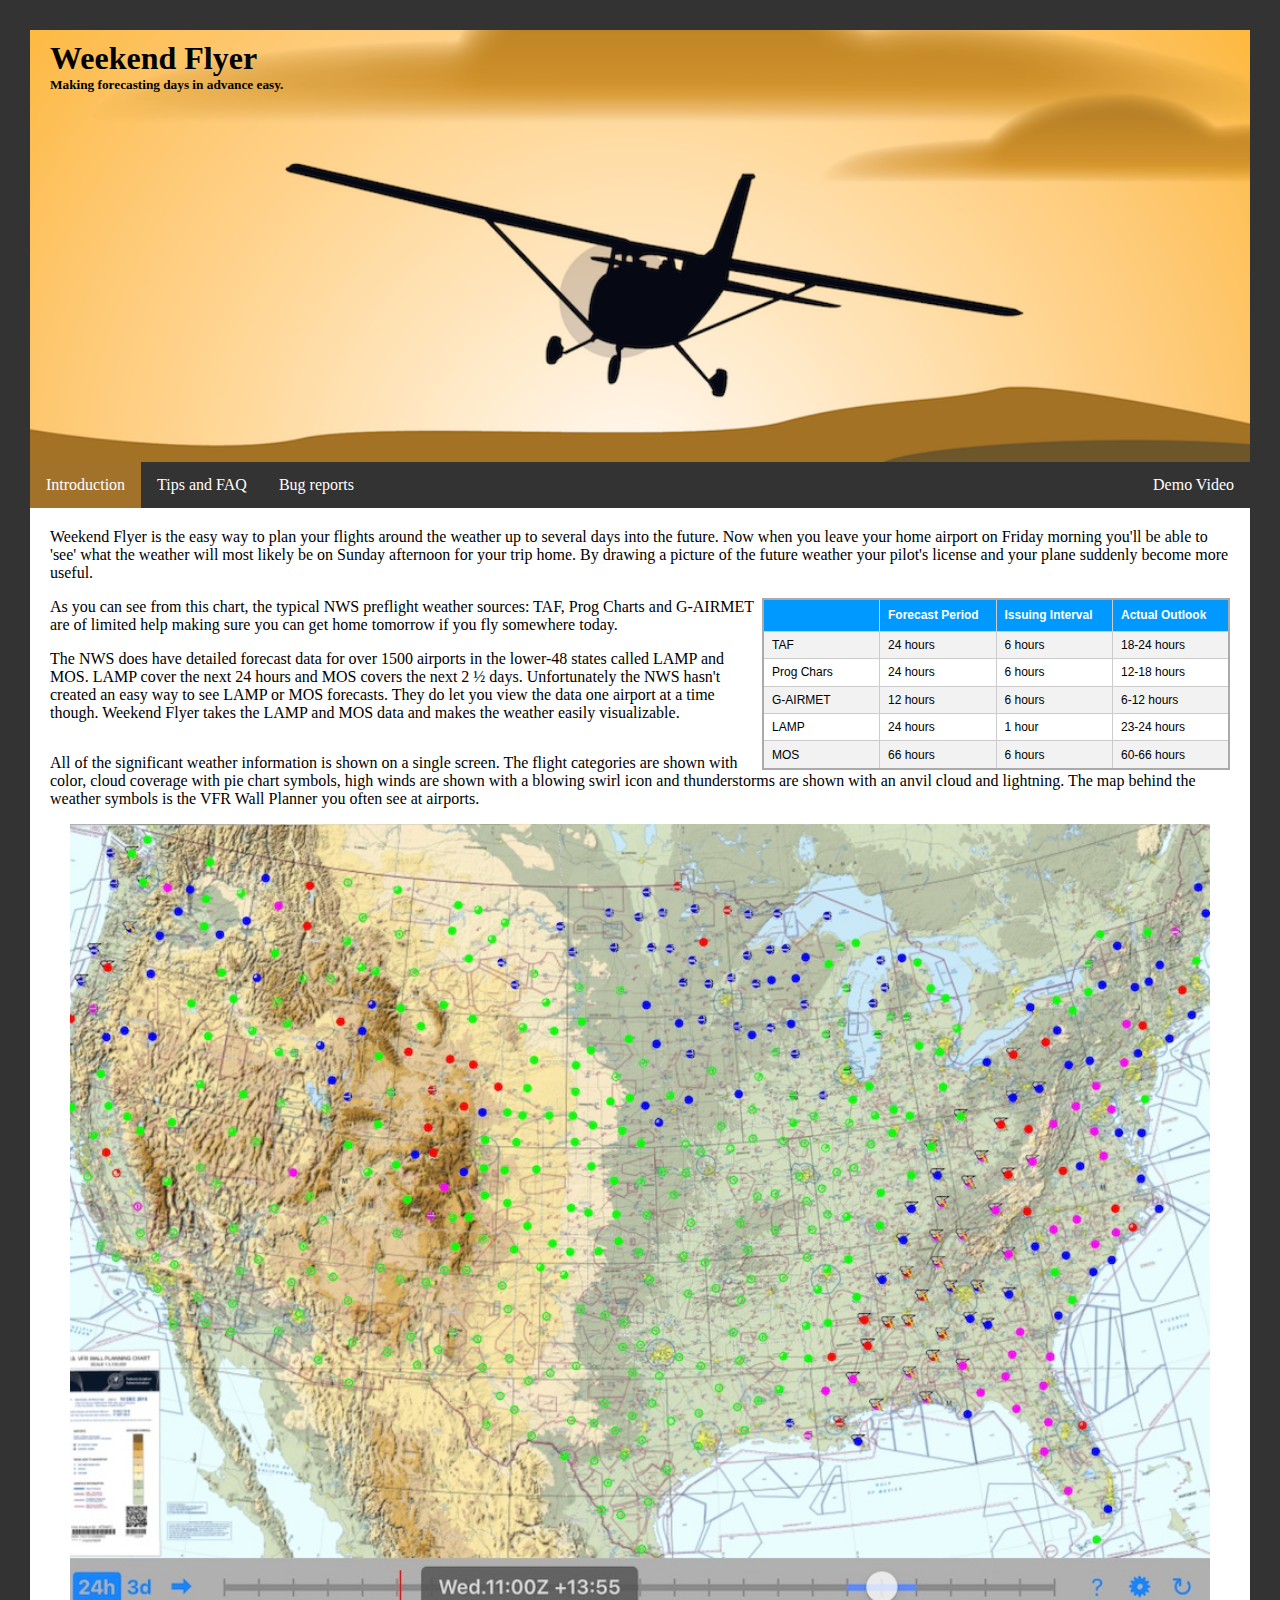
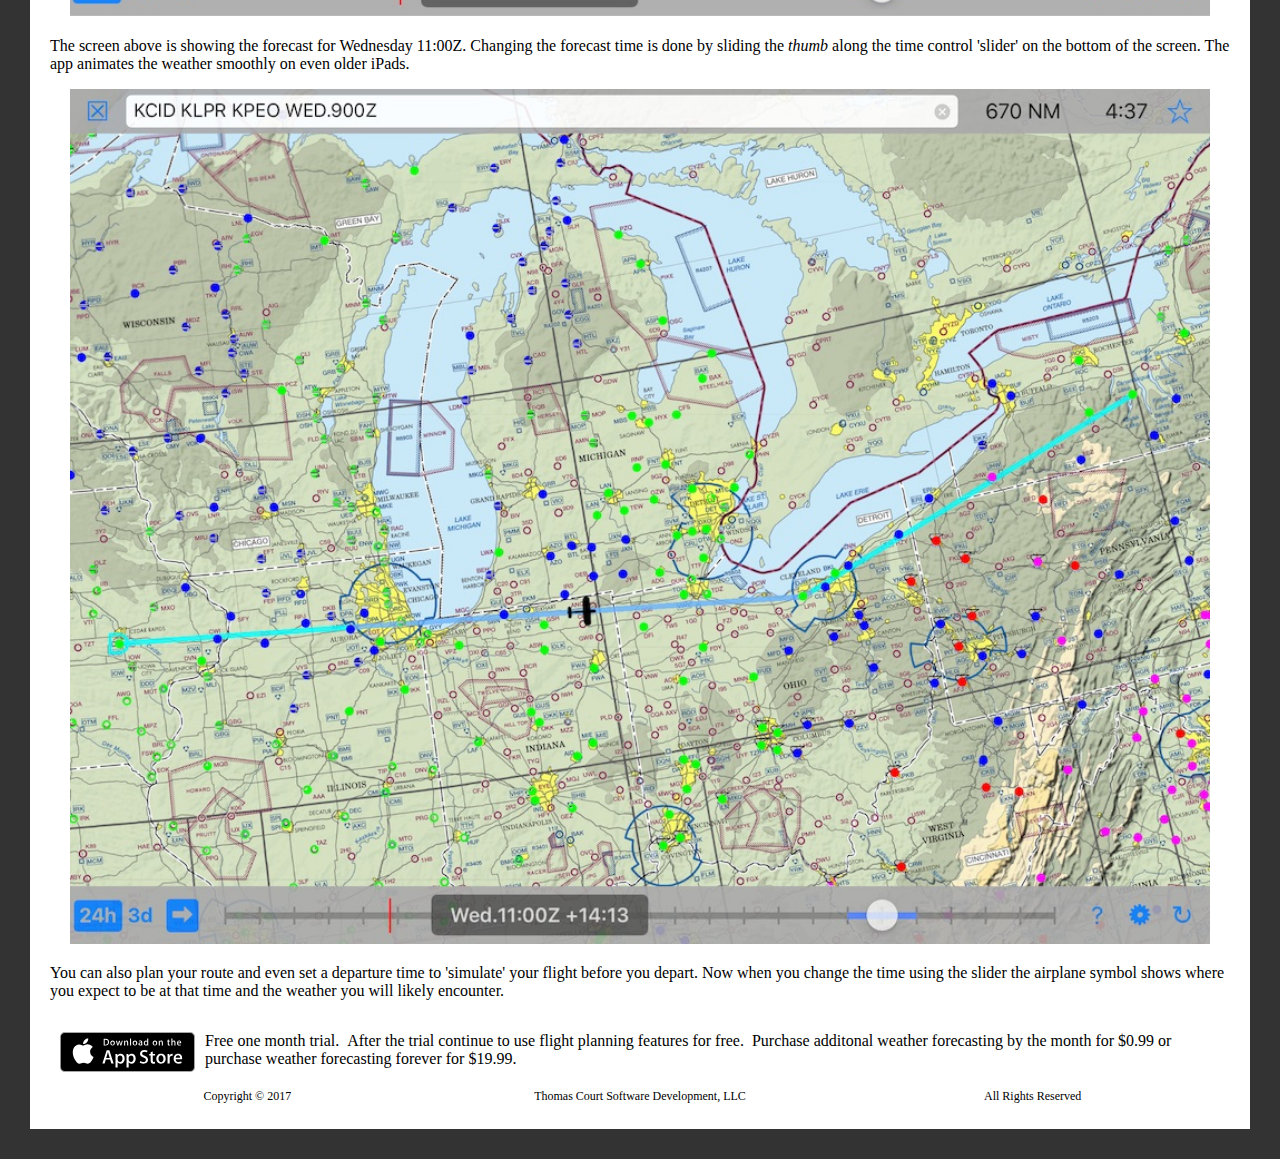
==== index.html @ 576d86cf "WIP" ====
<!DOCTYPE html>
<html>
<head>
<link rel="stylesheet" type="text/css" href="style.css">
</head>

<body>

<div class="overlayimage">
<img class="isblock" src="banner.png" alt="FullScreen" width="100%"  />
<div class="overlaytext">
<h1 class="nomargin">Weekend Flyer</h1>
<h5 class="nomargin">Making forecasting days in advance easy.</h5>
</div>
</div>

<ul>
  <li><a class="active" href="index.html">Introduction</a></li>
  <li><a href="#contact">Tips and FAQ</a></li>
  <li><a href="#contact">Bug reports</a></li>
  <li style="float:right"><a href="https://www.youtube.com/embed/6dDjc9TlBE8?ecver=1">Demo Video</a></li>
</ul>

<div class="mainpadding">
 
 
 
 
 
Weekend Flyer is the easy way to plan your flights around the weather up to several days into the future. Now when you leave your home airport on Friday morning you'll be able to 'see' what the weather will most likely be on Sunday afternoon for your trip home. By drawing a picture of the future weather your pilot's license and your plane suddenly become more useful.

<div>
<table id="prettytable" width="468" height="172" align="right" hspace="5" >
	<tr>
		<th></th>
		<th>Forecast Period</th>
		<th>Issuing Interval</th>
		<th>Actual Outlook</th>
	</tr>
	<tr>
		<td>TAF</td>
		<td>24 hours</td>
		<td>6 hours</td>
		<td>18-24 hours</td>
	</tr>
	<tr>
		<td>Prog Chars</td>
		<td>24 hours</td>
		<td>6 hours</td>
		<td>12-18 hours</td>
	</tr>
	<tr>
		<td>G-AIRMET</td>
		<td>12 hours</td>
		<td>6 hours</td>
		<td>6-12 hours</td>
	</tr>
	<tr>
		<td>LAMP</td>
		<td>24 hours</td>
		<td>1 hour</td>
		<td>23-24 hours</td>
	</tr>
	<tr>
		<td>MOS</td>
		<td>66 hours</td>
		<td>6 hours</td>
		<td>60-66 hours</td>
	</tr>

</table>

<p>As you can see from this chart, the typical NWS preflight weather sources: TAF, Prog Charts and G-AIRMET are of limited help making sure you can get home tomorrow if you fly somewhere today.</p>
</div>

<p>The NWS does have detailed forecast data for over 1500 airports in the lower-48 states called LAMP and MOS. LAMP cover the next 24 hours and MOS covers the next 2 &#xBD; days. Unfortunately the NWS hasn't created an easy way to see LAMP or MOS forecasts. They do let you view the data one airport at a time though. Weekend Flyer takes the LAMP and MOS data and makes the weather easily visualizable.<p>

<p>All of the significant weather information is shown on a single screen. The flight categories are shown with color, cloud coverage with pie chart symbols, high winds are shown with a blowing swirl icon and thunderstorms are shown with an anvil cloud and lightning. The map behind the weather symbols is the VFR Wall Planner you often see at airports.<p>

<img class="imgpadding" src="FullScreen.jpg" alt="Full Screen Example" />

<p>The screen above is showing the forecast for Wednesday 11:00Z. Changing the forecast time is done by sliding the <I>thumb</I> along the time control 'slider' on the bottom of the screen. The app animates the weather smoothly on even older iPads.<p>

<img class="imgpadding" src="Route.jpg" alt="Route Example" />

<p>You can also plan your route and even set a departure time to 'simulate' your flight before you depart. Now when you change the time using the slider the airplane symbol shows where you expect to be at that time and the weather you will likely encounter.<p>

<div>

<a href="https://itunes.apple.com/us/app/weekend-flyer/id1056694984?mt=8"><img src="AppStoreBadge.svg" alt="Download On The App Store" align="left" hspace="10" /></a>

<p> Free one month trial.&ensp;After the trial continue to use flight planning features for free.&ensp;Purchase additonal weather forecasting by the month for $0.99 or purchase weather forecasting forever for $19.99.

</div>





<table width=100% style="text-align: center; font-size: .75em">
<td>
Copyright &#xA9; 2017
<td>
Thomas Court Software Development, LLC
<td>
All Rights Reserved
</table>

</body>
</html>
---- style.css ----
/* provide a dark gray border around the whole page */
body {
	border: 30px solid #333;
	margin: 0px;
}



/* provides a white padding inside the dark gray border */
.mainpadding {
	padding: 20px;
}

.imgpadding {
	padding-left: 20px;
	padding-right: 20px;
	width: 100%;
	box-sizing: border-box;
}


.videopadding {
	padding-left: 20px;
	padding-right: 20px;
}

table {
	table-layout: fixed;
}

th, td {
    padding: 3px 10px;
}

/* allow text to overlay the top of the image on the banner */
.nomargin {
	margin-top: 0px;
	margin-bottom: 0px;
}
.isblock {
	display: block;
}
.overlayimage {
	position: relative;
}
.overlaytext {
	position: absolute;
	top: 10px;
	left: 20px;
}

/* pretty tables */
#prettytable {
    font-family: "Trebuchet MS", Arial, Helvetica, sans-serif;
	font-size: .75em;
    border: 2px solid #aaa;
    border-collapse: collapse;
}

#prettytable td, #prettytable th {
    border: 1px solid #ccc;
    padding: 4px 8px;
}

#prettytable tr:nth-child(even){background-color: #f2f2f2;}

#prettytable th {
    padding: 6px 8px;
    text-align: left;
    background-color: #0099ff;
    color: white;
}



/* this keeps text from flowing around an image when it is too narrow to look good */
p:before {
  content: "";
  width: 18em;
  display: block;
  overflow: hidden;
}


/* hide the email address */
/* html has this <my-hidden data-user="uname" data-domain="gmail.com" /> */
my-hidden::after {
content: attr(data-domain);
}
my-hidden::before {
content: attr(data-user) "\0040";
}


/* horizontal navigation bar */
ul {
    list-style-type: none;
    margin: 0;
    padding: 0;
    overflow: hidden;
    background-color: #333;
}

li {
    float: left;
	/* border-right: 1px solid #bbb; */
}

/* li:last-child {
    border-right: none;
} */

li a {
    display: block;
    color: white;
    text-align: center;
    padding: 14px 16px;
    text-decoration: none;
}

/* Change the link color to #111 (black) on hover */
li a:hover {
    background-color: #111;
}

.active {
    background-color: #a2712a;
}
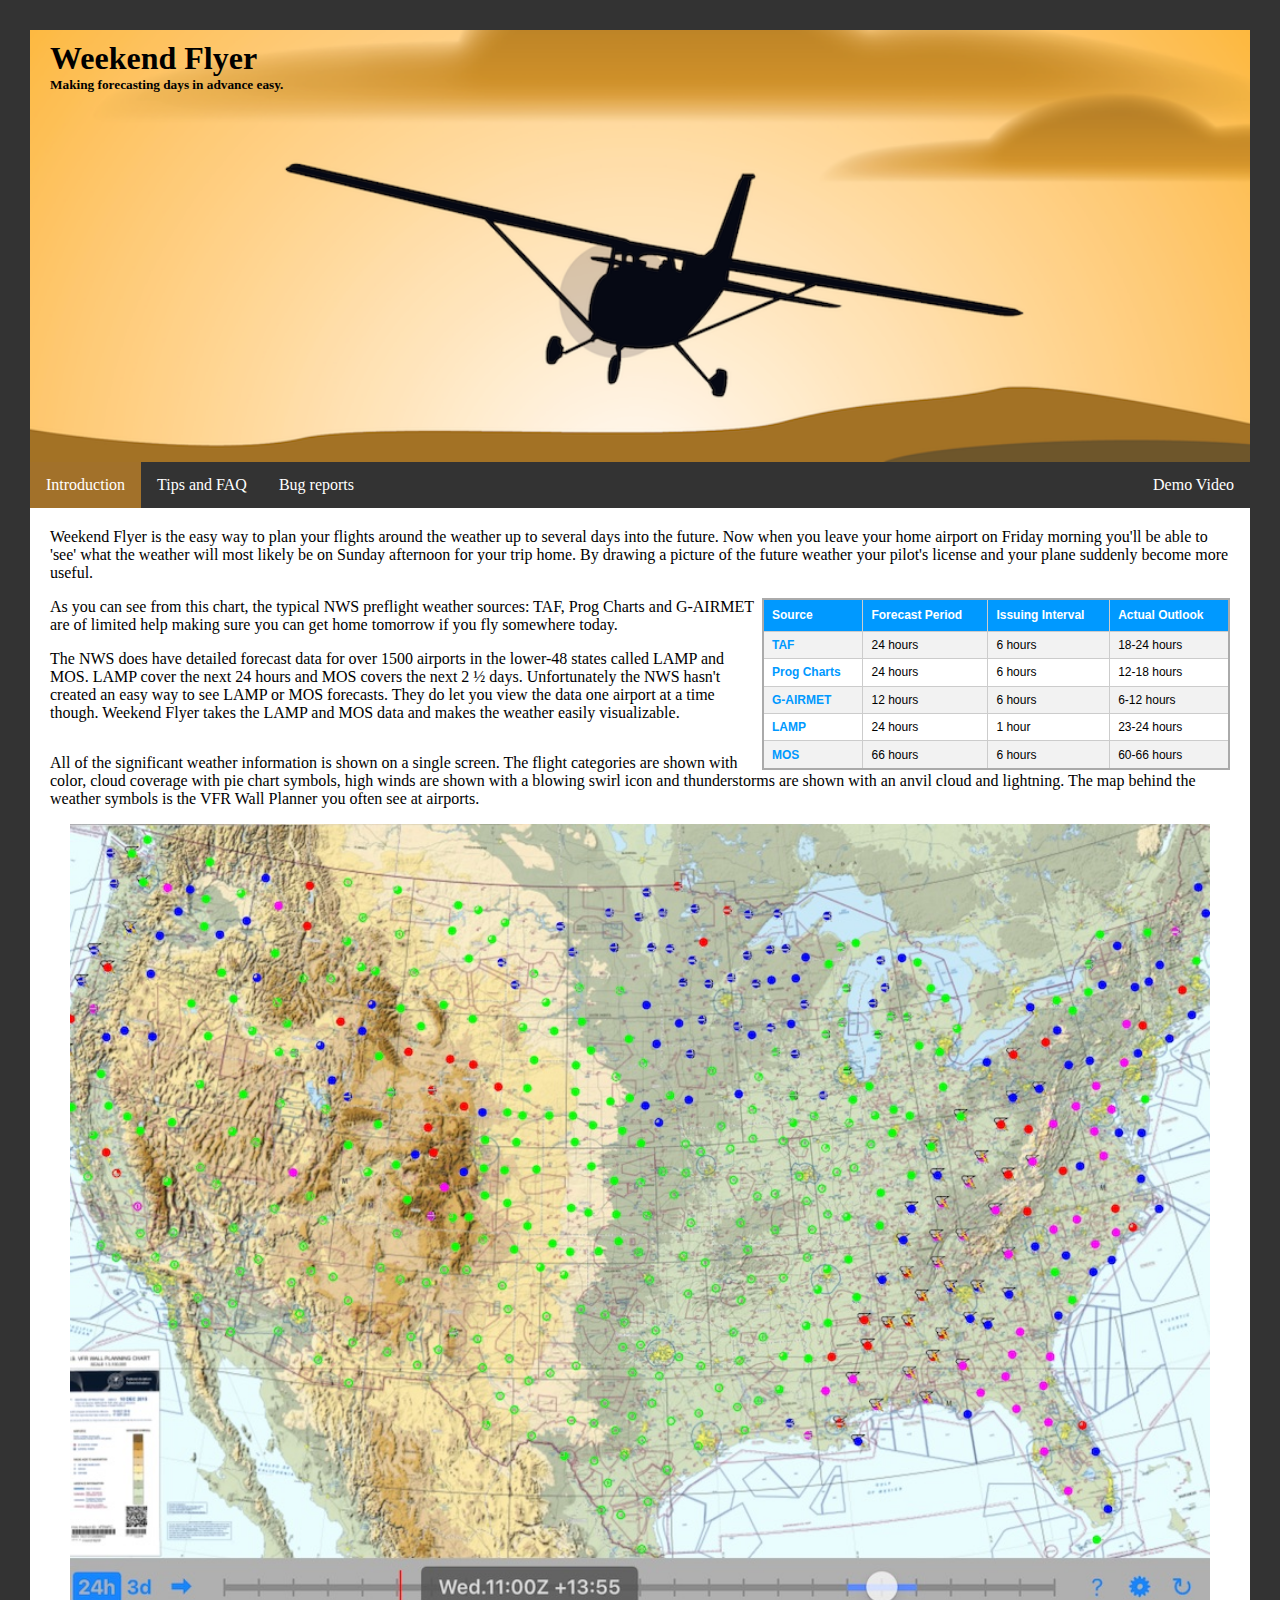
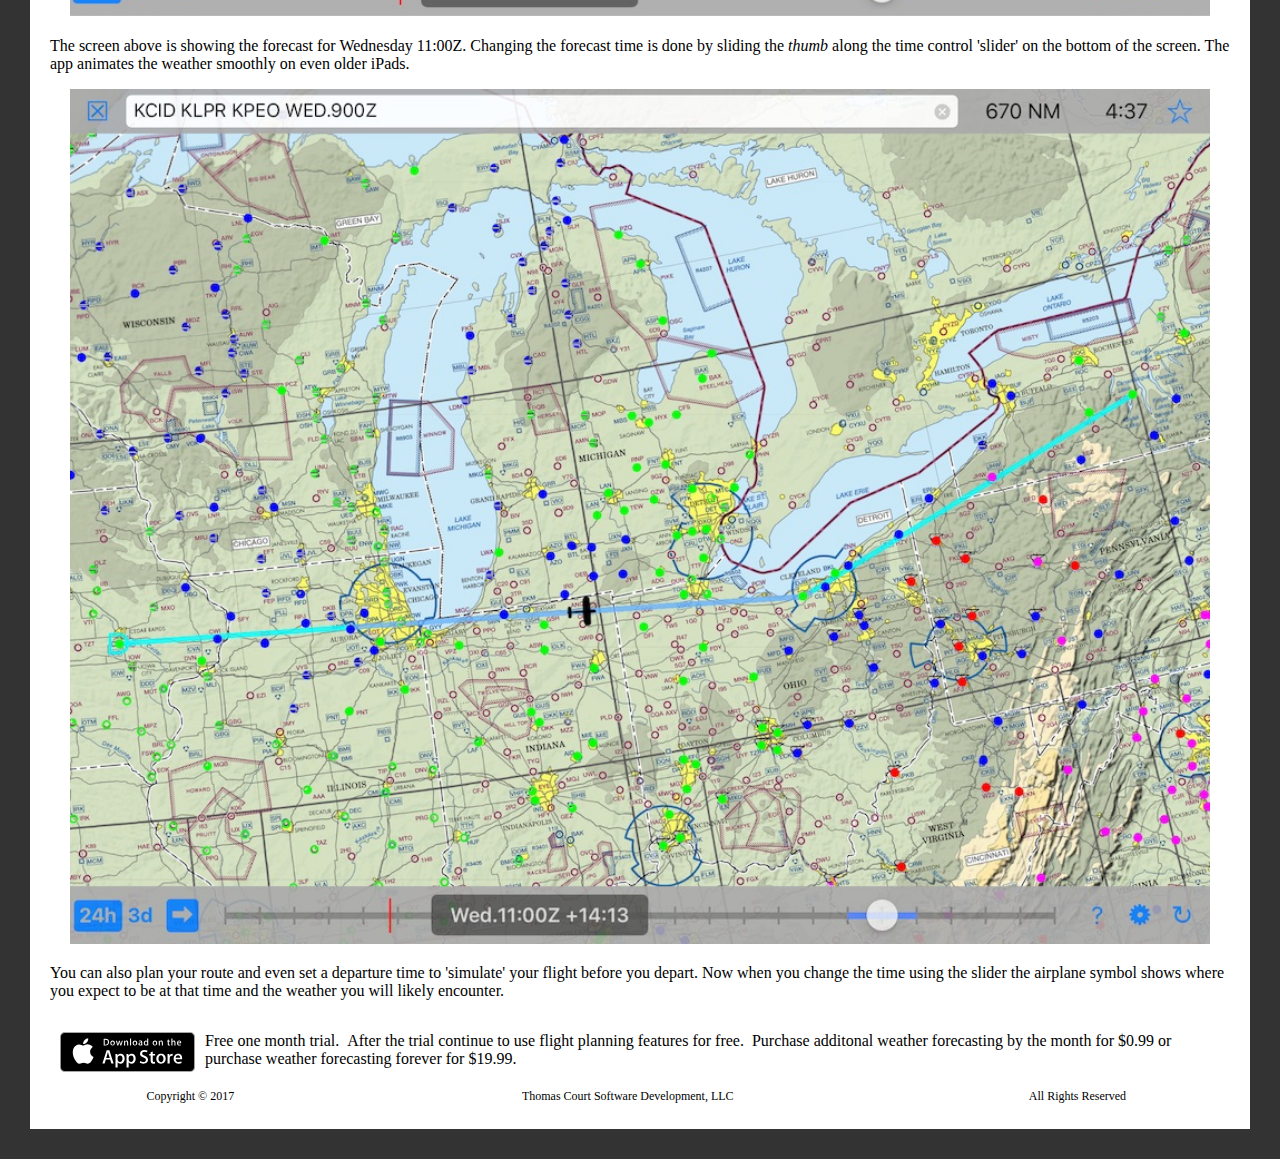
==== commit 42880ab7: "First draft" ====
--- a/index.html
+++ b/index.html
@@ -15,10 +15,10 @@
 </div>
 
 <ul>
-  <li><a class="active" href="index.html">Introduction</a></li>
-  <li><a href="#contact">Tips and FAQ</a></li>
-  <li><a href="#contact">Bug reports</a></li>
-  <li style="float:right"><a href="https://www.youtube.com/embed/6dDjc9TlBE8?ecver=1">Demo Video</a></li>
+	<li><a class="active" href="index.html">Introduction</a></li>
+	<li><a href="tipsandfaq.html">Tips and FAQ</a></li>
+	<li><a href="bugreports.html">Bug reports</a></li>
+	<li style="float:right"><a href="https://www.youtube.com/embed/6dDjc9TlBE8?ecver=1">Demo Video</a></li>
 </ul>
 
 <div class="mainpadding">
@@ -32,7 +32,7 @@
 <div>
 <table id="prettytable" width="468" height="172" align="right" hspace="5" >
 	<tr>
-		<th></th>
+		<th>Source</th>
 		<th>Forecast Period</th>
 		<th>Issuing Interval</th>
 		<th>Actual Outlook</th>
@@ -44,7 +44,7 @@
 		<td>18-24 hours</td>
 	</tr>
 	<tr>
-		<td>Prog Chars</td>
+		<td>Prog Charts</td>
 		<td>24 hours</td>
 		<td>6 hours</td>
 		<td>12-18 hours</td>
@@ -97,7 +97,7 @@
 
 
 
-<table width=100% style="text-align: center; font-size: .75em">
+<table id="copyright" width="100%">
 <td>
 Copyright &#xA9; 2017
 <td>
--- a/style.css
+++ b/style.css
@@ -11,6 +11,14 @@
 	padding: 20px;
 }
 
+
+
+h4 {
+	padding-bottom: 0px;
+	margin-bottom: 4px;
+}
+
+
 .imgpadding {
 	padding-left: 20px;
 	padding-right: 20px;
@@ -18,38 +26,68 @@
 	box-sizing: border-box;
 }
 
-
 .videopadding {
 	padding-left: 20px;
 	padding-right: 20px;
 }
 
-table {
-	table-layout: fixed;
+
+/* copyright table */
+/* --------------- */
+#copyright {
+	text-align: center;
+	font-size: .75em;
 }
 
-th, td {
+#copyright td {
     padding: 3px 10px;
 }
 
+
+/* weblink table */
+/* ------------- */
+#weblink {
+	text-align: left;
+	/* font-size: .75em; */
+    border-collapse: collapse;
+}
+
+#weblink th {
+	font-weight: normal
+}
+
+#weblink td, #weblink th {
+    border: 1px solid #ccc;
+    padding: 4px 15px;
+}
+
+
+
 /* allow text to overlay the top of the image on the banner */
+/* -------------------------------------------------------- */
 .nomargin {
 	margin-top: 0px;
 	margin-bottom: 0px;
 }
+
 .isblock {
 	display: block;
 }
+
 .overlayimage {
 	position: relative;
 }
+
 .overlaytext {
 	position: absolute;
 	top: 10px;
 	left: 20px;
 }
 
+
+
 /* pretty tables */
+/* ------------- */
 #prettytable {
     font-family: "Trebuchet MS", Arial, Helvetica, sans-serif;
 	font-size: .75em;
@@ -62,7 +100,14 @@
     padding: 4px 8px;
 }
 
-#prettytable tr:nth-child(even){background-color: #f2f2f2;}
+#prettytable tr:nth-child(even) {
+	background-color: #f2f2f2;
+}
+
+#prettytable td:first-child {
+	color: #0099ff;
+	font-weight: bold;
+}
 
 #prettytable th {
     padding: 6px 8px;
@@ -82,17 +127,22 @@
 }
 
 
+
 /* hide the email address */
+/* ---------------------- */
 /* html has this <my-hidden data-user="uname" data-domain="gmail.com" /> */
 my-hidden::after {
 content: attr(data-domain);
 }
+
 my-hidden::before {
 content: attr(data-user) "\0040";
 }
 
 
+
 /* horizontal navigation bar */
+/* ------------------------- */
 ul {
     list-style-type: none;
     margin: 0;
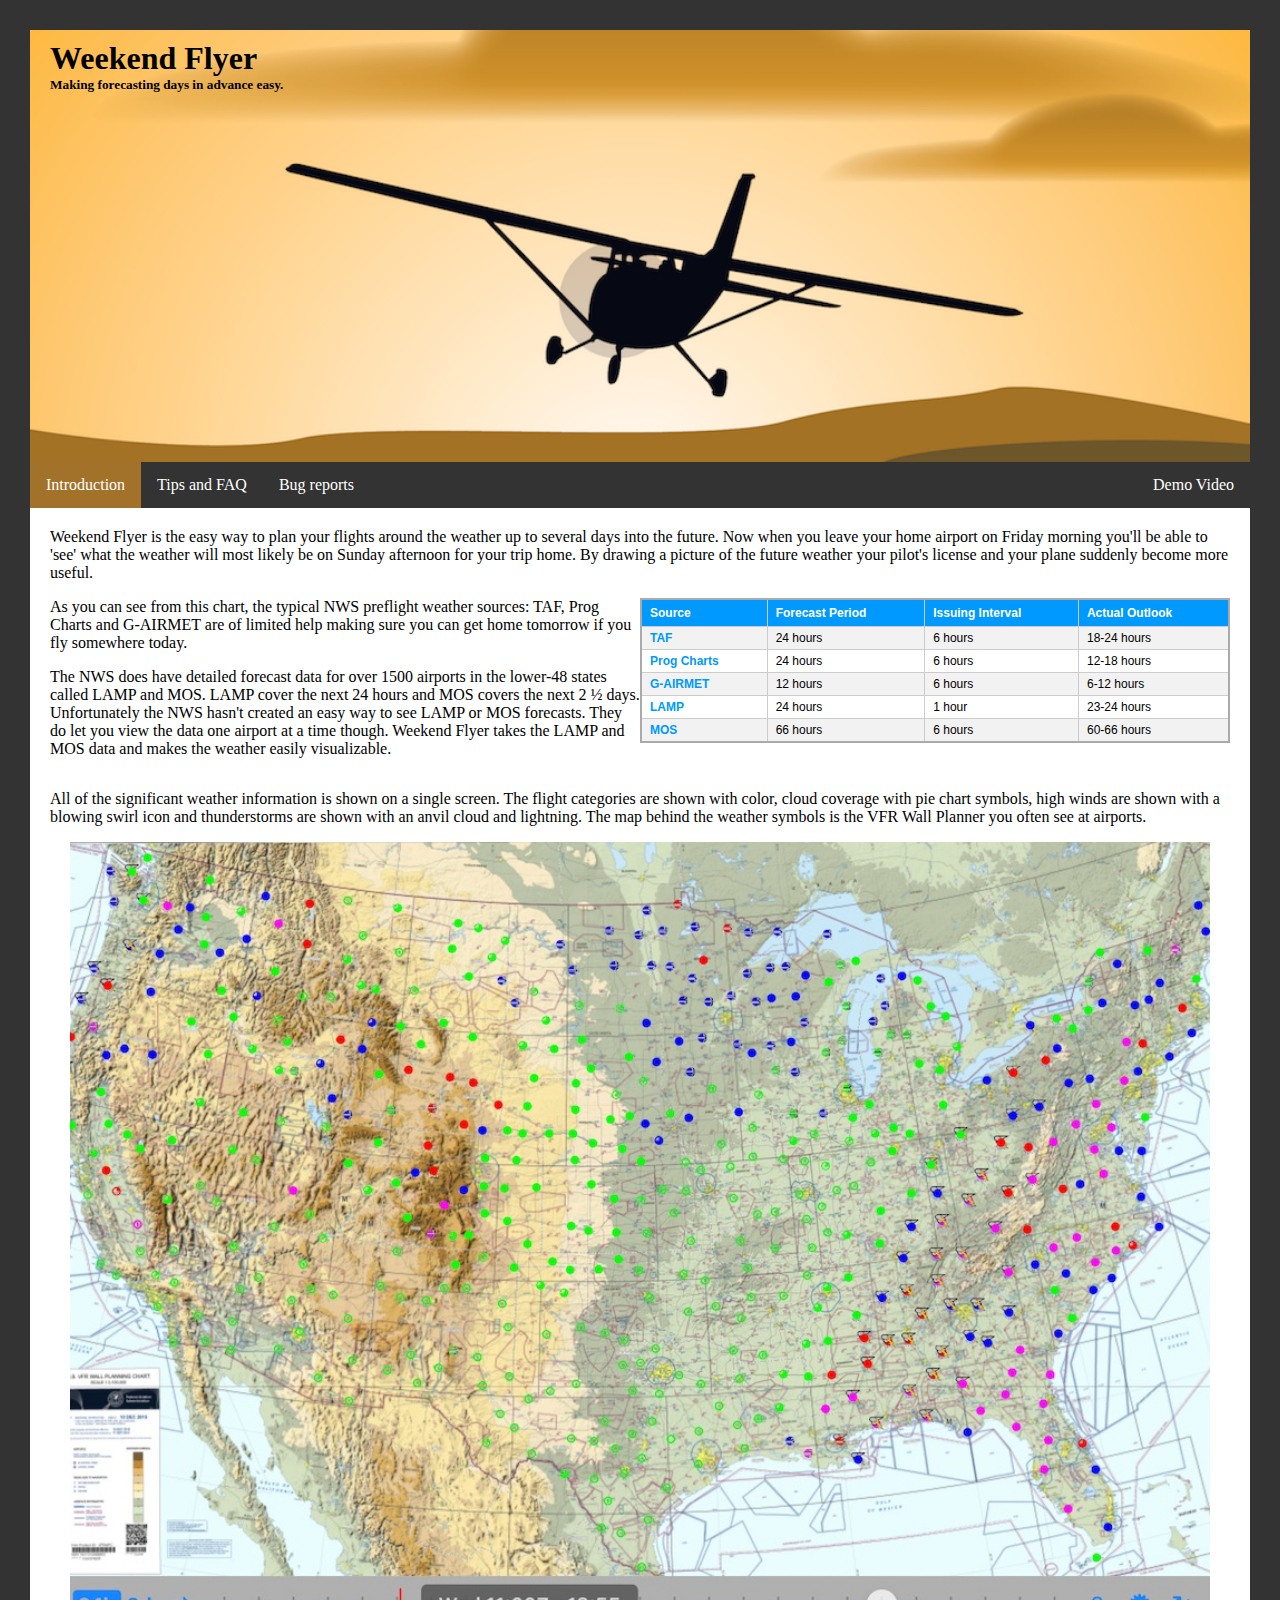
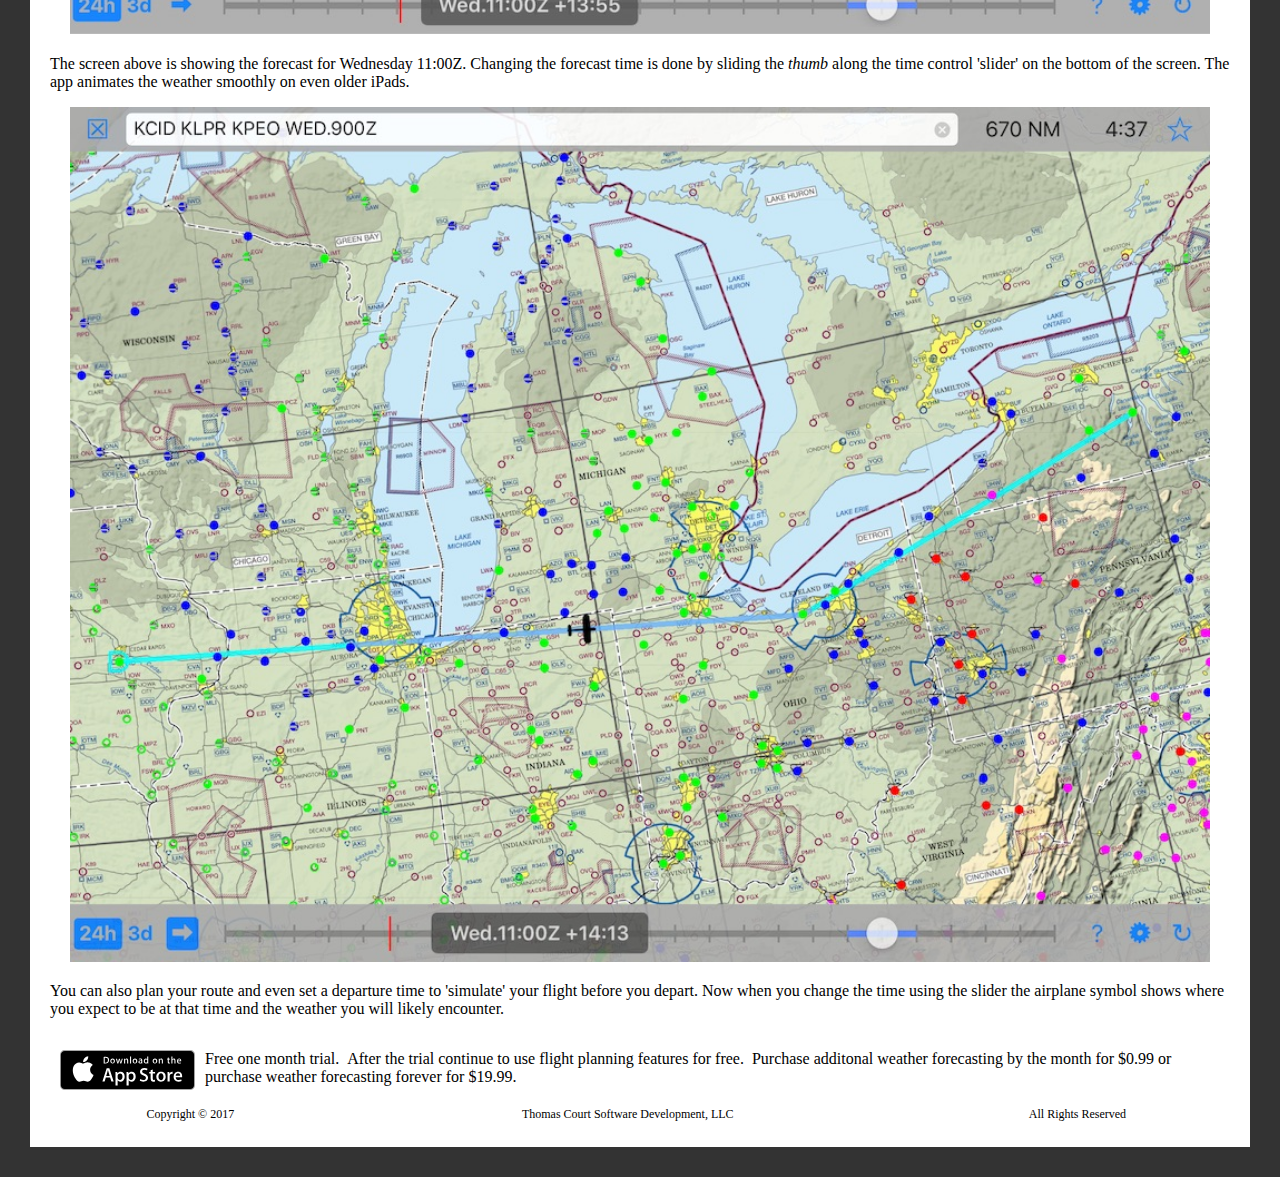
==== commit 770ba066: "added TITLE" ====
--- a/index.html
+++ b/index.html
@@ -1,6 +1,7 @@
 <!DOCTYPE html>
 <html>
 <head>
+<title>Weekend Flyer | Making forecasting days in advance easy</Title>
 <link rel="stylesheet" type="text/css" href="style.css">
 </head>
 
@@ -30,7 +31,7 @@
 Weekend Flyer is the easy way to plan your flights around the weather up to several days into the future. Now when you leave your home airport on Friday morning you'll be able to 'see' what the weather will most likely be on Sunday afternoon for your trip home. By drawing a picture of the future weather your pilot's license and your plane suddenly become more useful.
 
 <div>
-<table id="prettytable" width="468" height="172" align="right" hspace="5" >
+<table id="prettytable" width="50%" align="right" hspace="5" >
 	<tr>
 		<th>Source</th>
 		<th>Forecast Period</th>
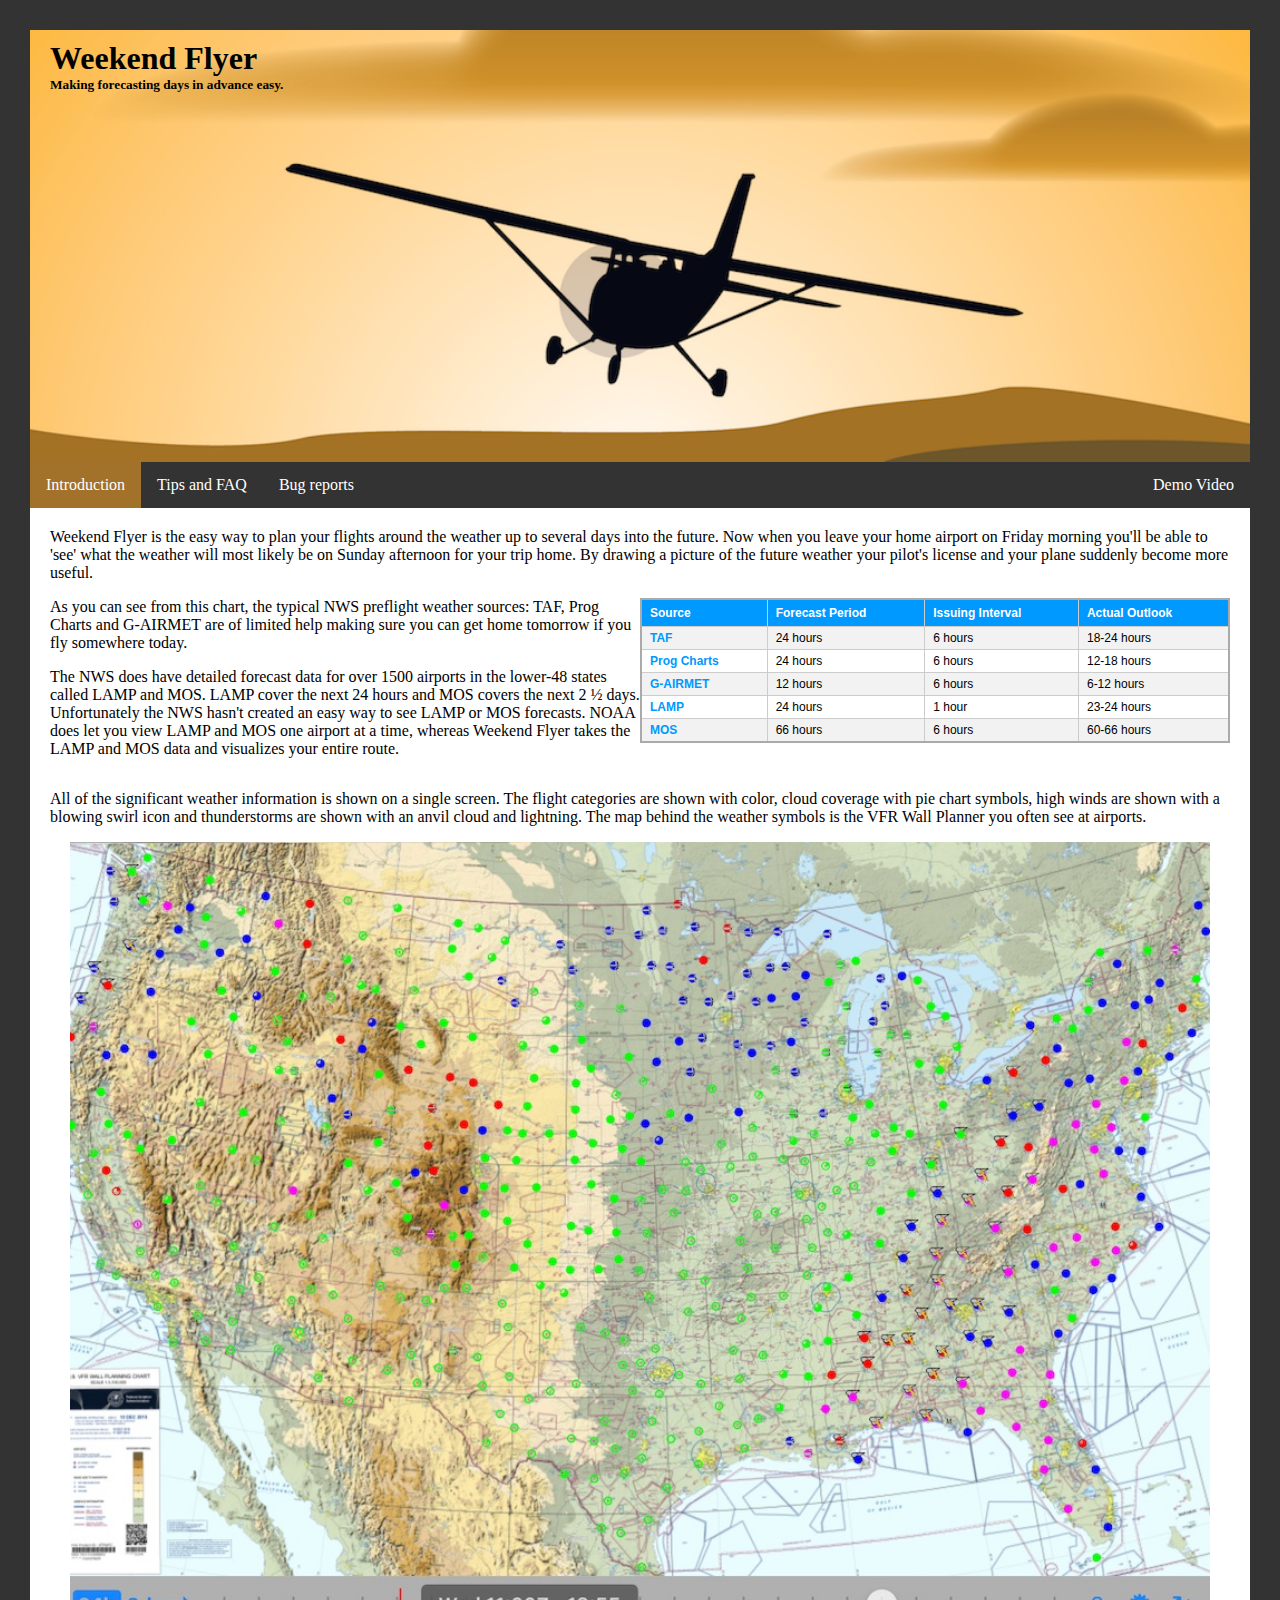
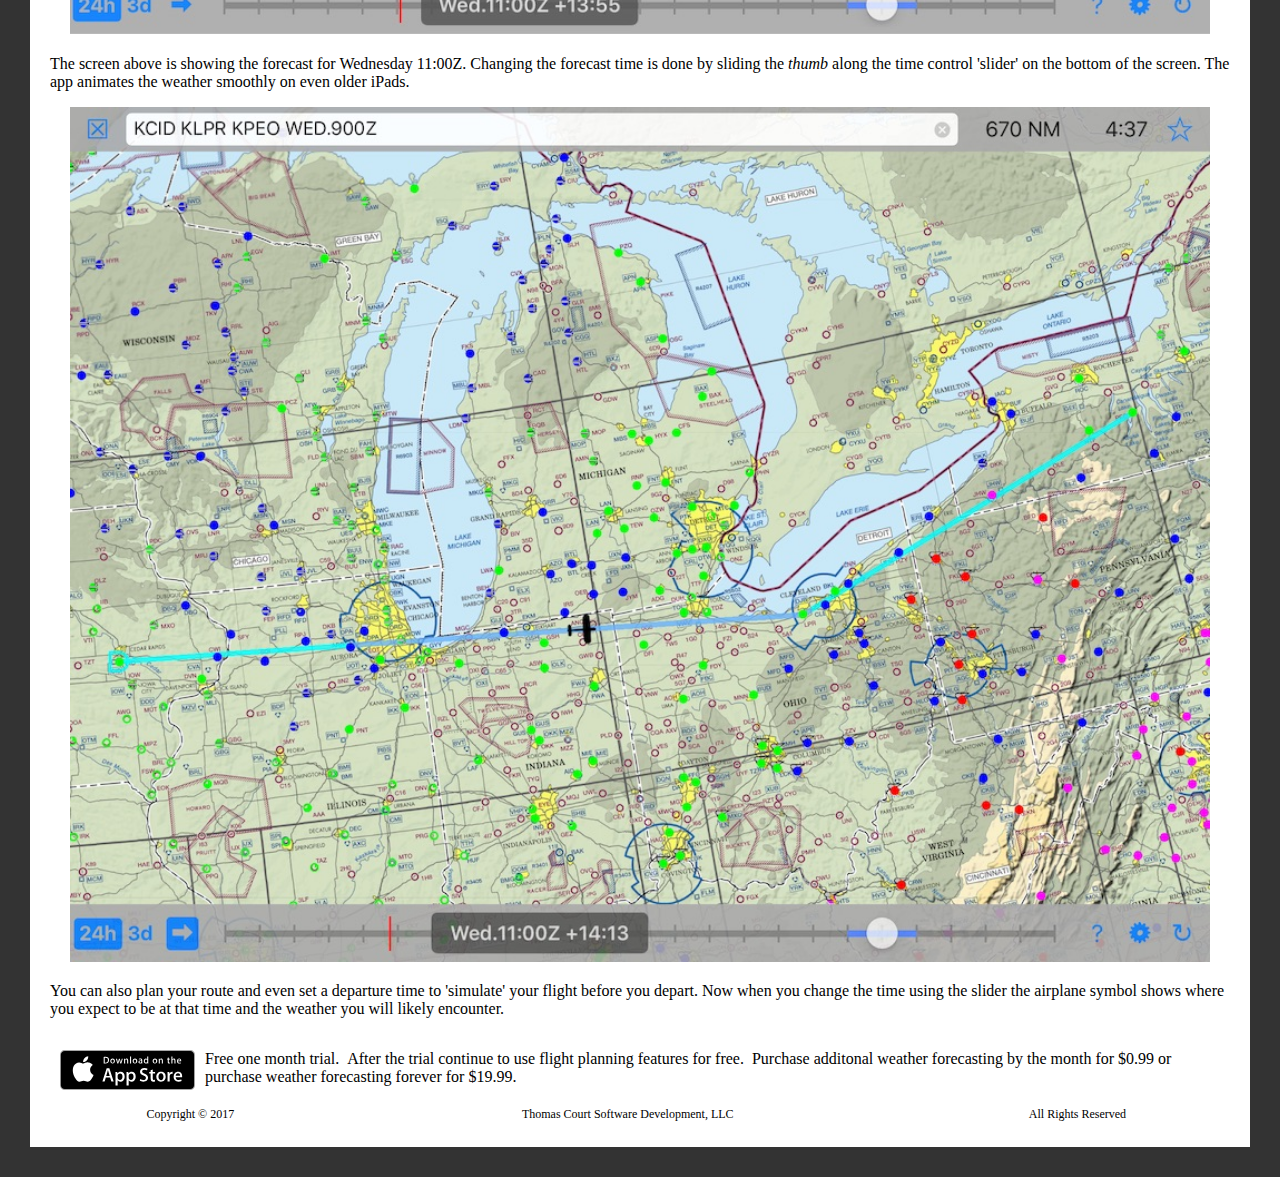
==== commit d6cb6a10: "Improved verbage" ====
--- a/index.html
+++ b/index.html
@@ -15,7 +15,7 @@
 </div>
 </div>
 
-<ul>
+<ul id="menutabs">
 	<li><a class="active" href="index.html">Introduction</a></li>
 	<li><a href="tipsandfaq.html">Tips and FAQ</a></li>
 	<li><a href="bugreports.html">Bug reports</a></li>
@@ -74,7 +74,7 @@
 <p>As you can see from this chart, the typical NWS preflight weather sources: TAF, Prog Charts and G-AIRMET are of limited help making sure you can get home tomorrow if you fly somewhere today.</p>
 </div>
 
-<p>The NWS does have detailed forecast data for over 1500 airports in the lower-48 states called LAMP and MOS. LAMP cover the next 24 hours and MOS covers the next 2 &#xBD; days. Unfortunately the NWS hasn't created an easy way to see LAMP or MOS forecasts. They do let you view the data one airport at a time though. Weekend Flyer takes the LAMP and MOS data and makes the weather easily visualizable.<p>
+<p>The NWS does have detailed forecast data for over 1500 airports in the lower-48 states called LAMP and MOS. LAMP cover the next 24 hours and MOS covers the next 2 &#xBD; days. Unfortunately the NWS hasn't created an easy way to see LAMP or MOS forecasts. NOAA does let you view LAMP and MOS one airport at a time, whereas Weekend Flyer takes the LAMP and MOS data and visualizes your entire route.<p>
 
 <p>All of the significant weather information is shown on a single screen. The flight categories are shown with color, cloud coverage with pie chart symbols, high winds are shown with a blowing swirl icon and thunderstorms are shown with an anvil cloud and lightning. The map behind the weather symbols is the VFR Wall Planner you often see at airports.<p>
 
--- a/style.css
+++ b/style.css
@@ -143,7 +143,7 @@
 
 /* horizontal navigation bar */
 /* ------------------------- */
-ul {
+ul#menutabs {
     list-style-type: none;
     margin: 0;
     padding: 0;
@@ -151,16 +151,16 @@
     background-color: #333;
 }
 
-li {
+ul#menutabs li {
     float: left;
 	/* border-right: 1px solid #bbb; */
 }
 
-/* li:last-child {
+/* #menutabs li:last-child {
     border-right: none;
 } */
 
-li a {
+ul#menutabs li a {
     display: block;
     color: white;
     text-align: center;
@@ -169,10 +169,10 @@
 }
 
 /* Change the link color to #111 (black) on hover */
-li a:hover {
+ul#menutabs li a:hover {
     background-color: #111;
 }
 
-.active {
+ul#menutabs .active {
     background-color: #a2712a;
 }
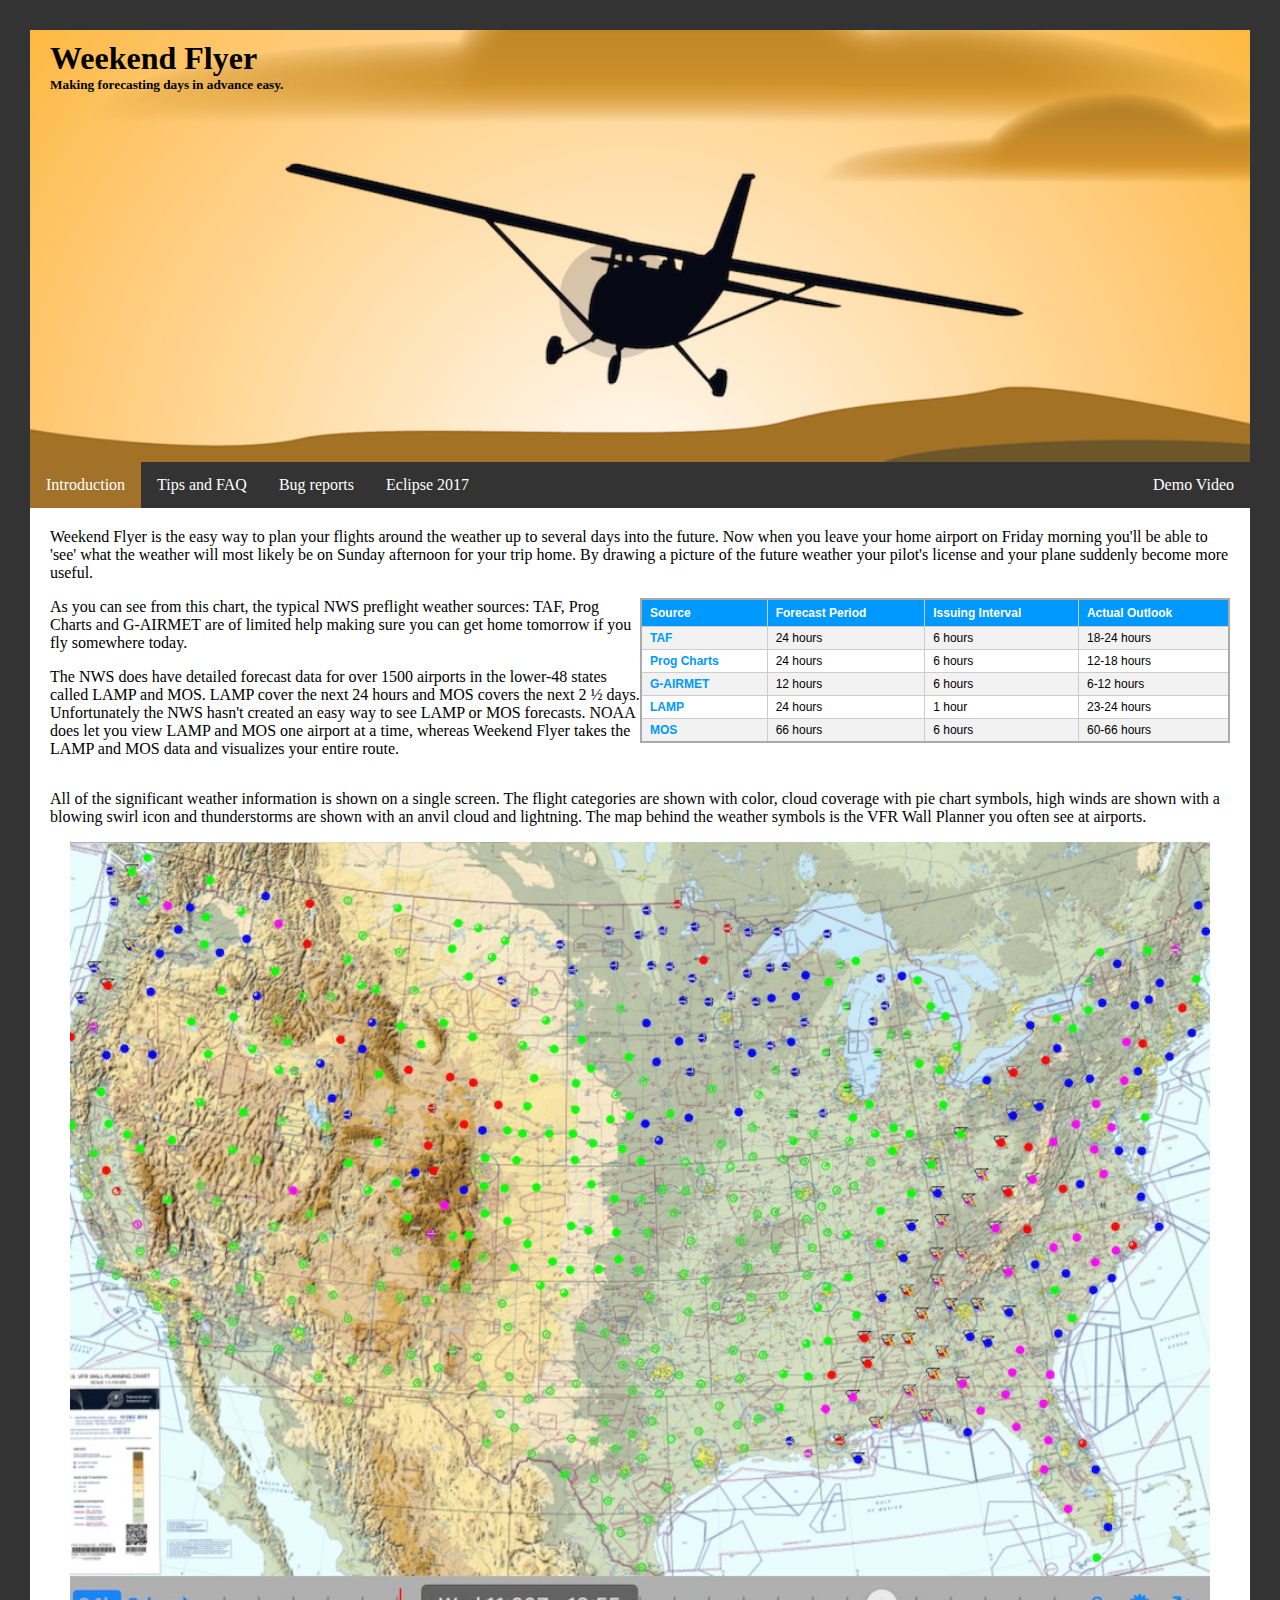
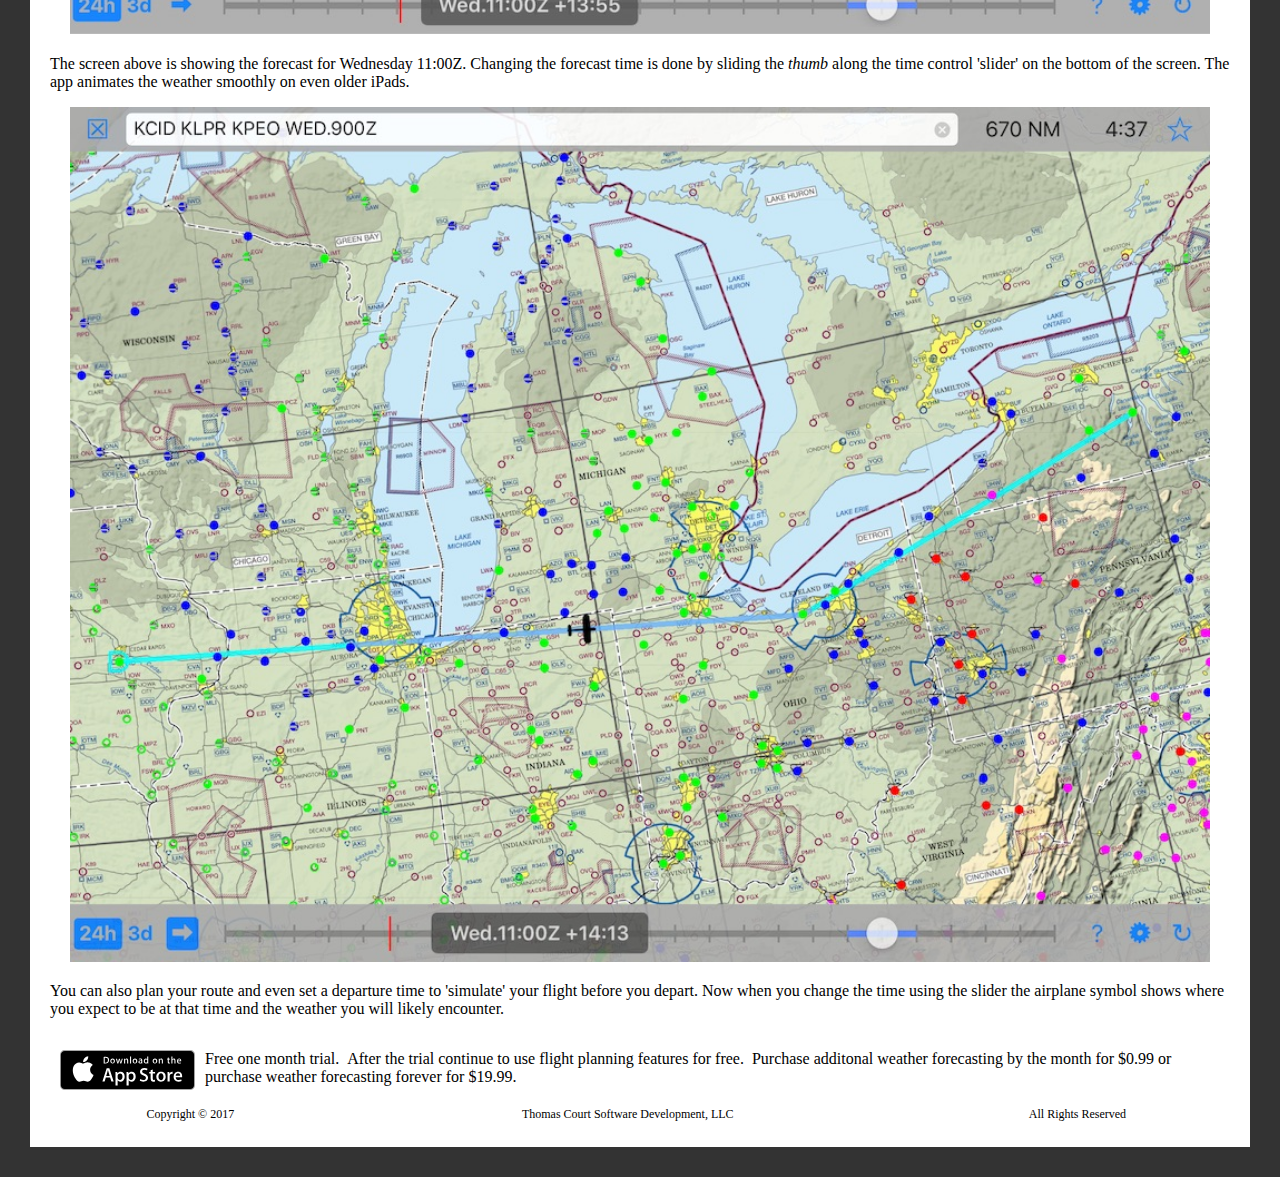
==== commit a029e42a: "Eclipse" ====
--- a/index.html
+++ b/index.html
@@ -19,6 +19,7 @@
 	<li><a class="active" href="index.html">Introduction</a></li>
 	<li><a href="tipsandfaq.html">Tips and FAQ</a></li>
 	<li><a href="bugreports.html">Bug reports</a></li>
+	<li><a href="eclipse.html">Eclipse 2017</a></li>
 	<li style="float:right"><a href="https://www.youtube.com/embed/6dDjc9TlBE8?ecver=1">Demo Video</a></li>
 </ul>
 
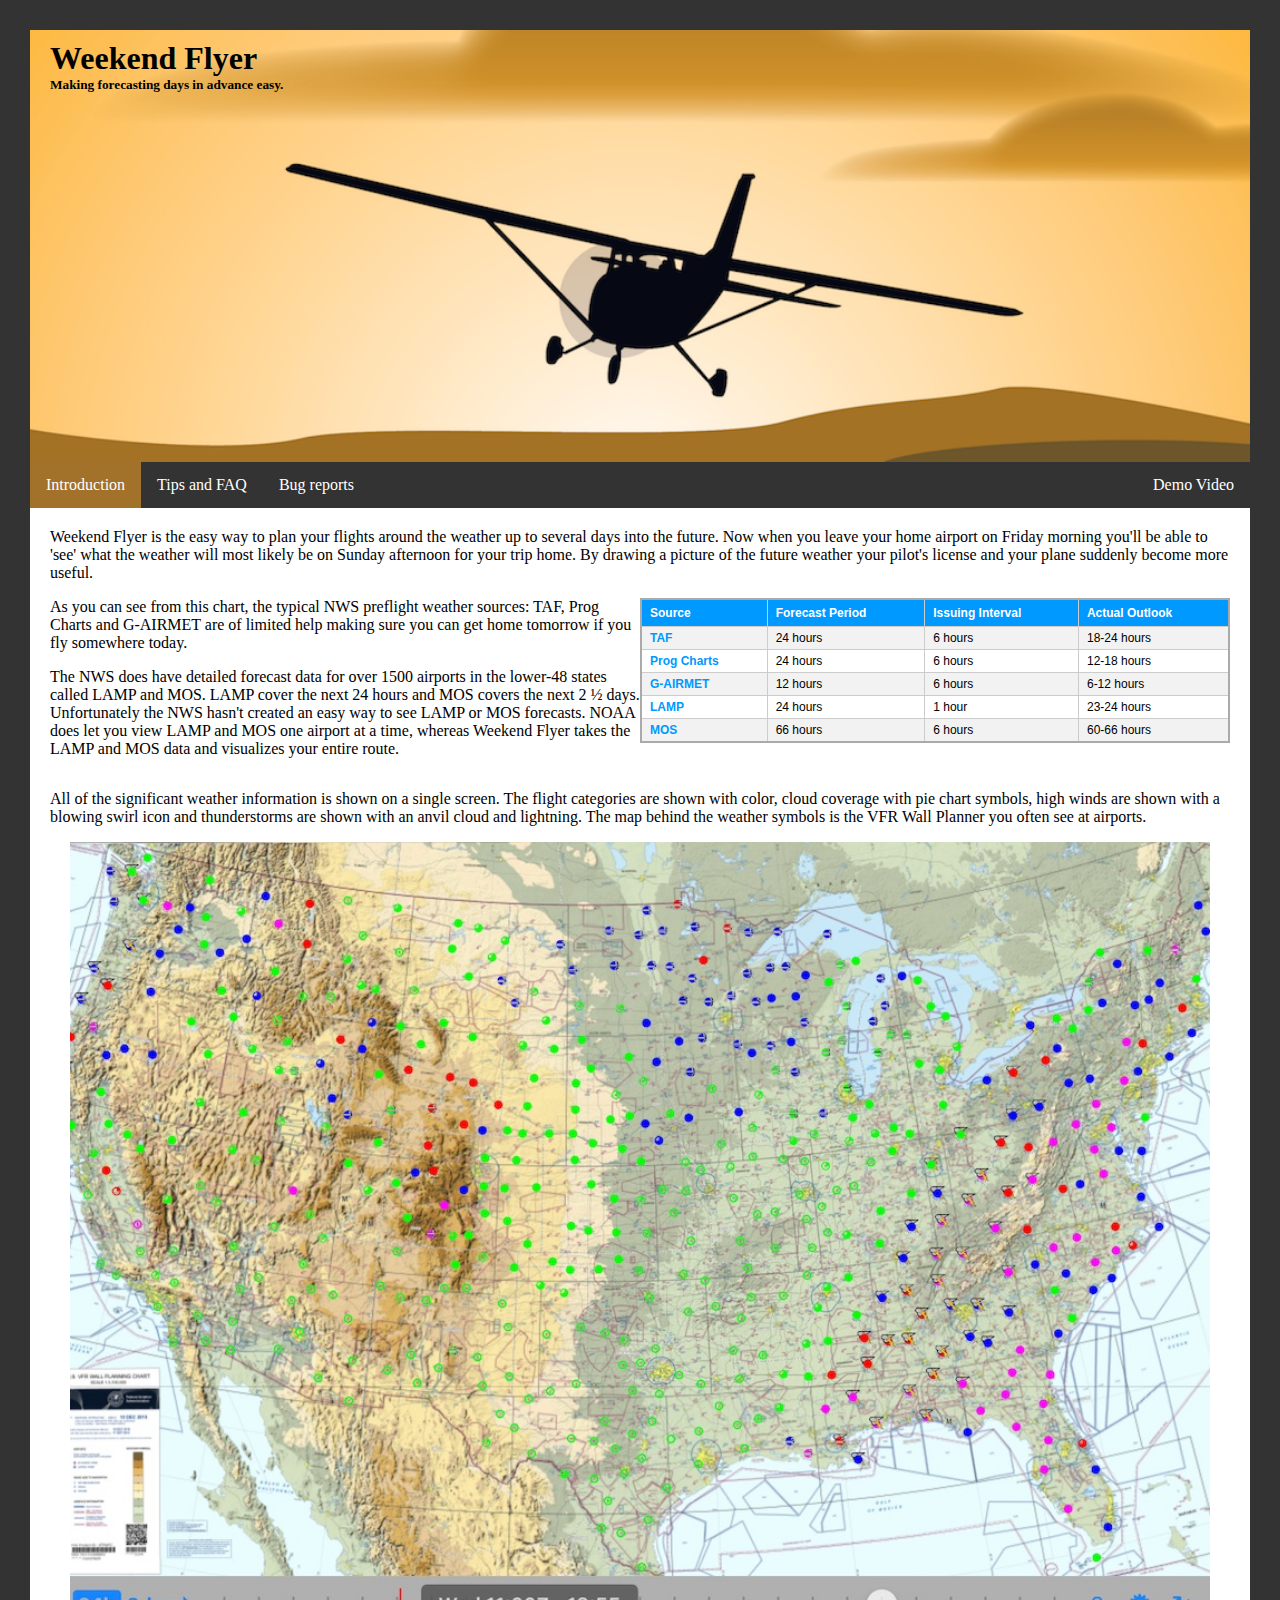
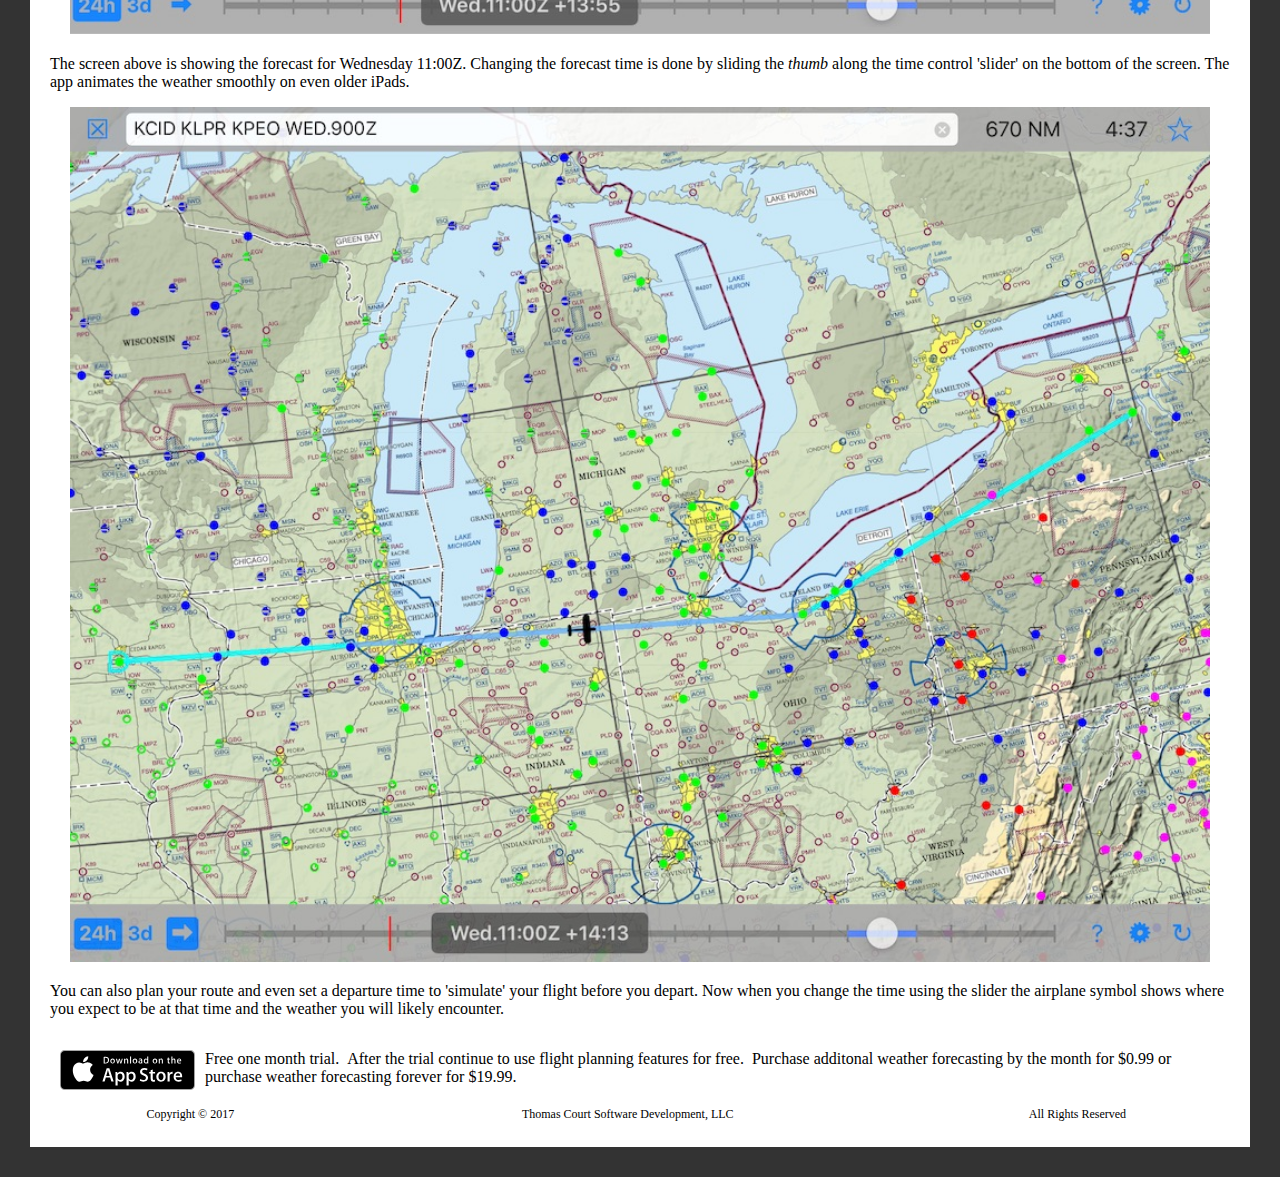
==== commit 5b370b60: "Removed eclipse" ====
--- a/index.html
+++ b/index.html
@@ -19,16 +19,15 @@
 	<li><a class="active" href="index.html">Introduction</a></li>
 	<li><a href="tipsandfaq.html">Tips and FAQ</a></li>
 	<li><a href="bugreports.html">Bug reports</a></li>
-	<li><a href="eclipse.html">Eclipse 2017</a></li>
 	<li style="float:right"><a href="https://www.youtube.com/embed/6dDjc9TlBE8?ecver=1">Demo Video</a></li>
 </ul>
 
 <div class="mainpadding">
- 
- 
- 
- 
- 
+
+
+
+
+
 Weekend Flyer is the easy way to plan your flights around the weather up to several days into the future. Now when you leave your home airport on Friday morning you'll be able to 'see' what the weather will most likely be on Sunday afternoon for your trip home. By drawing a picture of the future weather your pilot's license and your plane suddenly become more useful.
 
 <div>
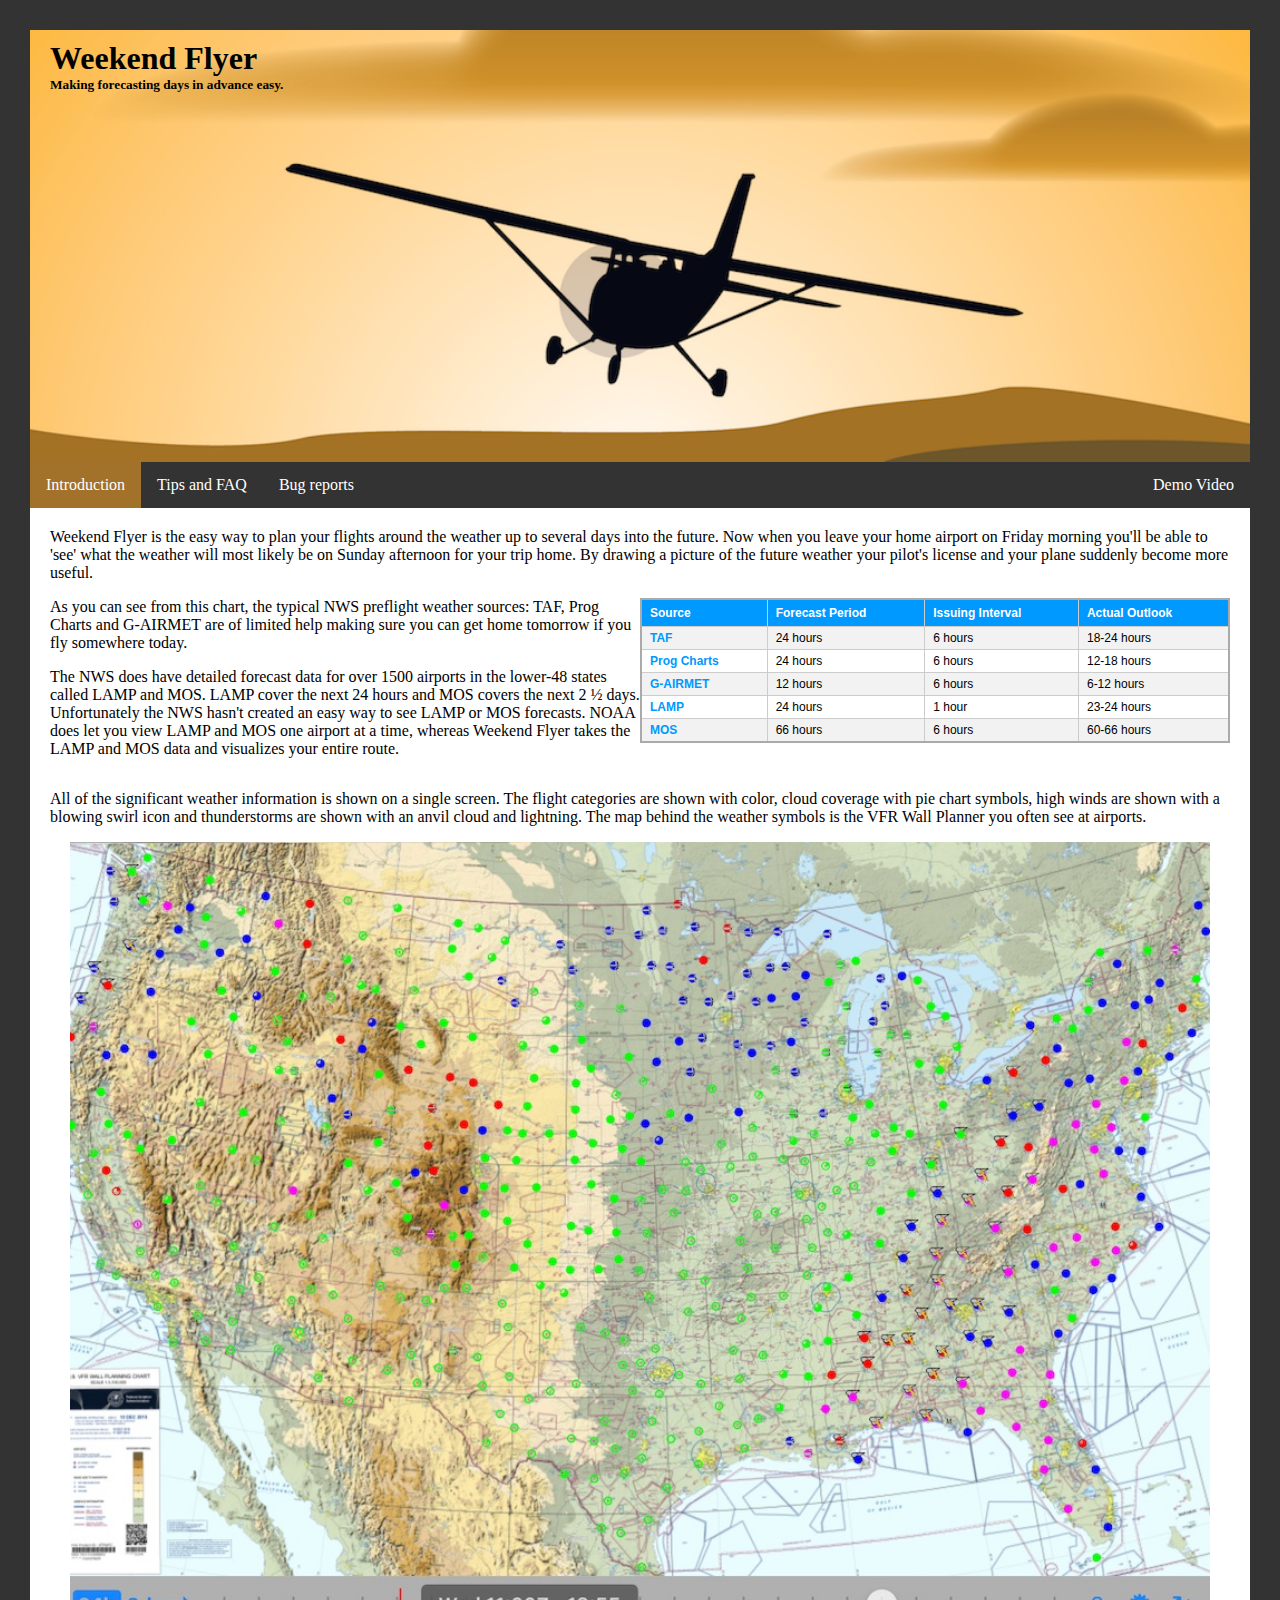
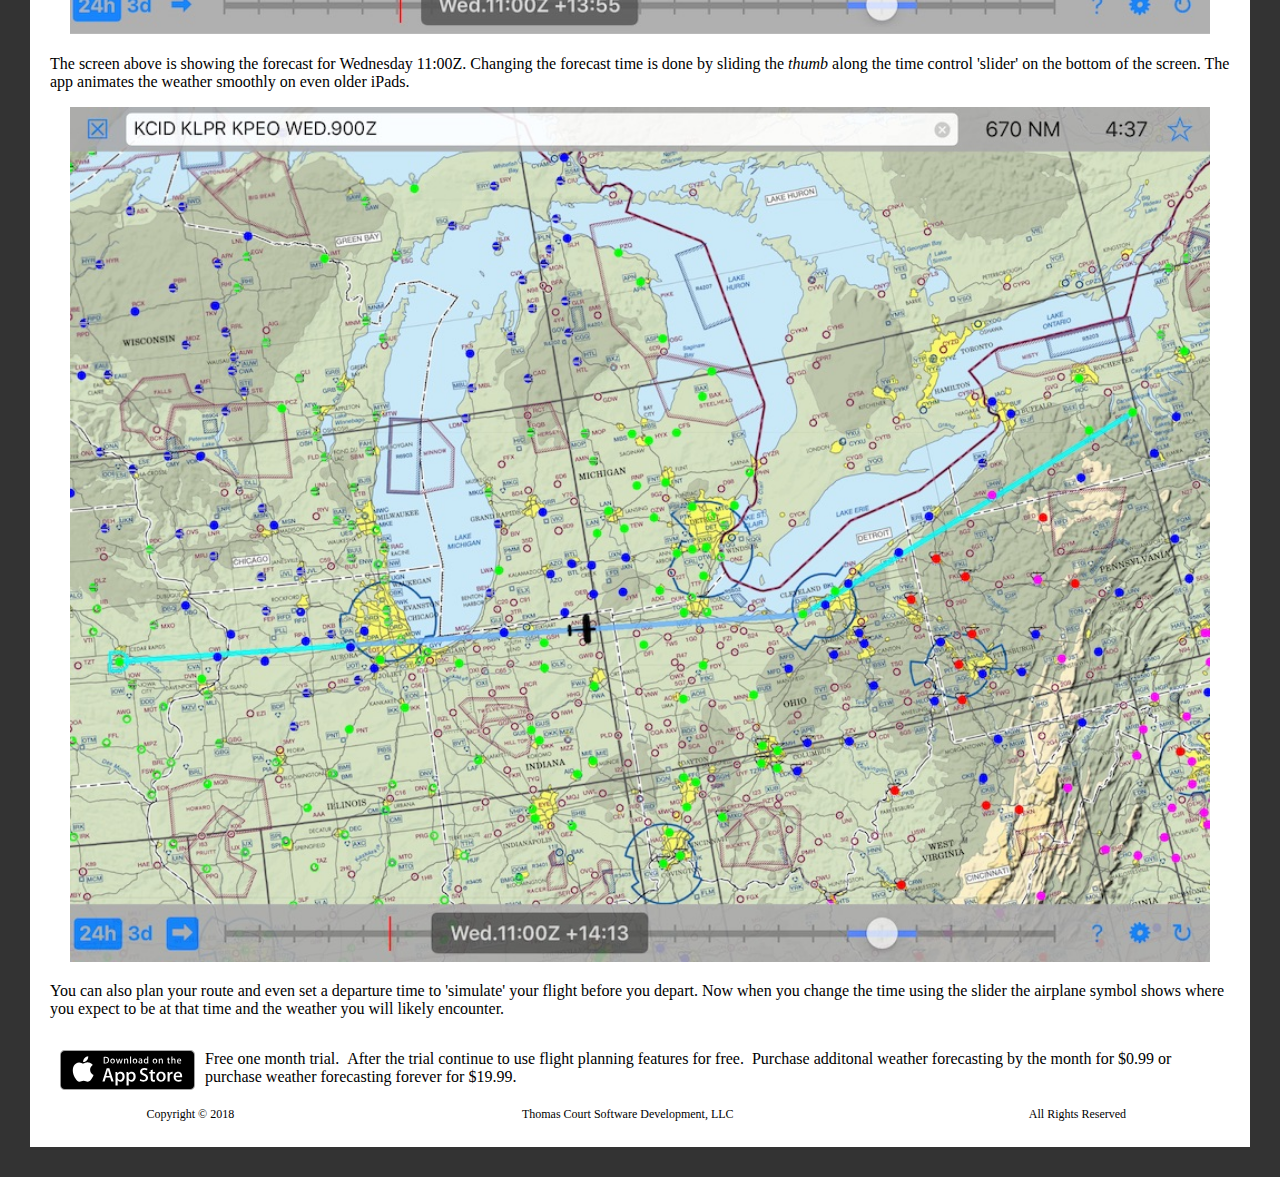
==== commit 6f4386cb: "Year change" ====
--- a/index.html
+++ b/index.html
@@ -100,7 +100,7 @@
 
 <table id="copyright" width="100%">
 <td>
-Copyright &#xA9; 2017
+Copyright &#xA9; 2018
 <td>
 Thomas Court Software Development, LLC
 <td>
